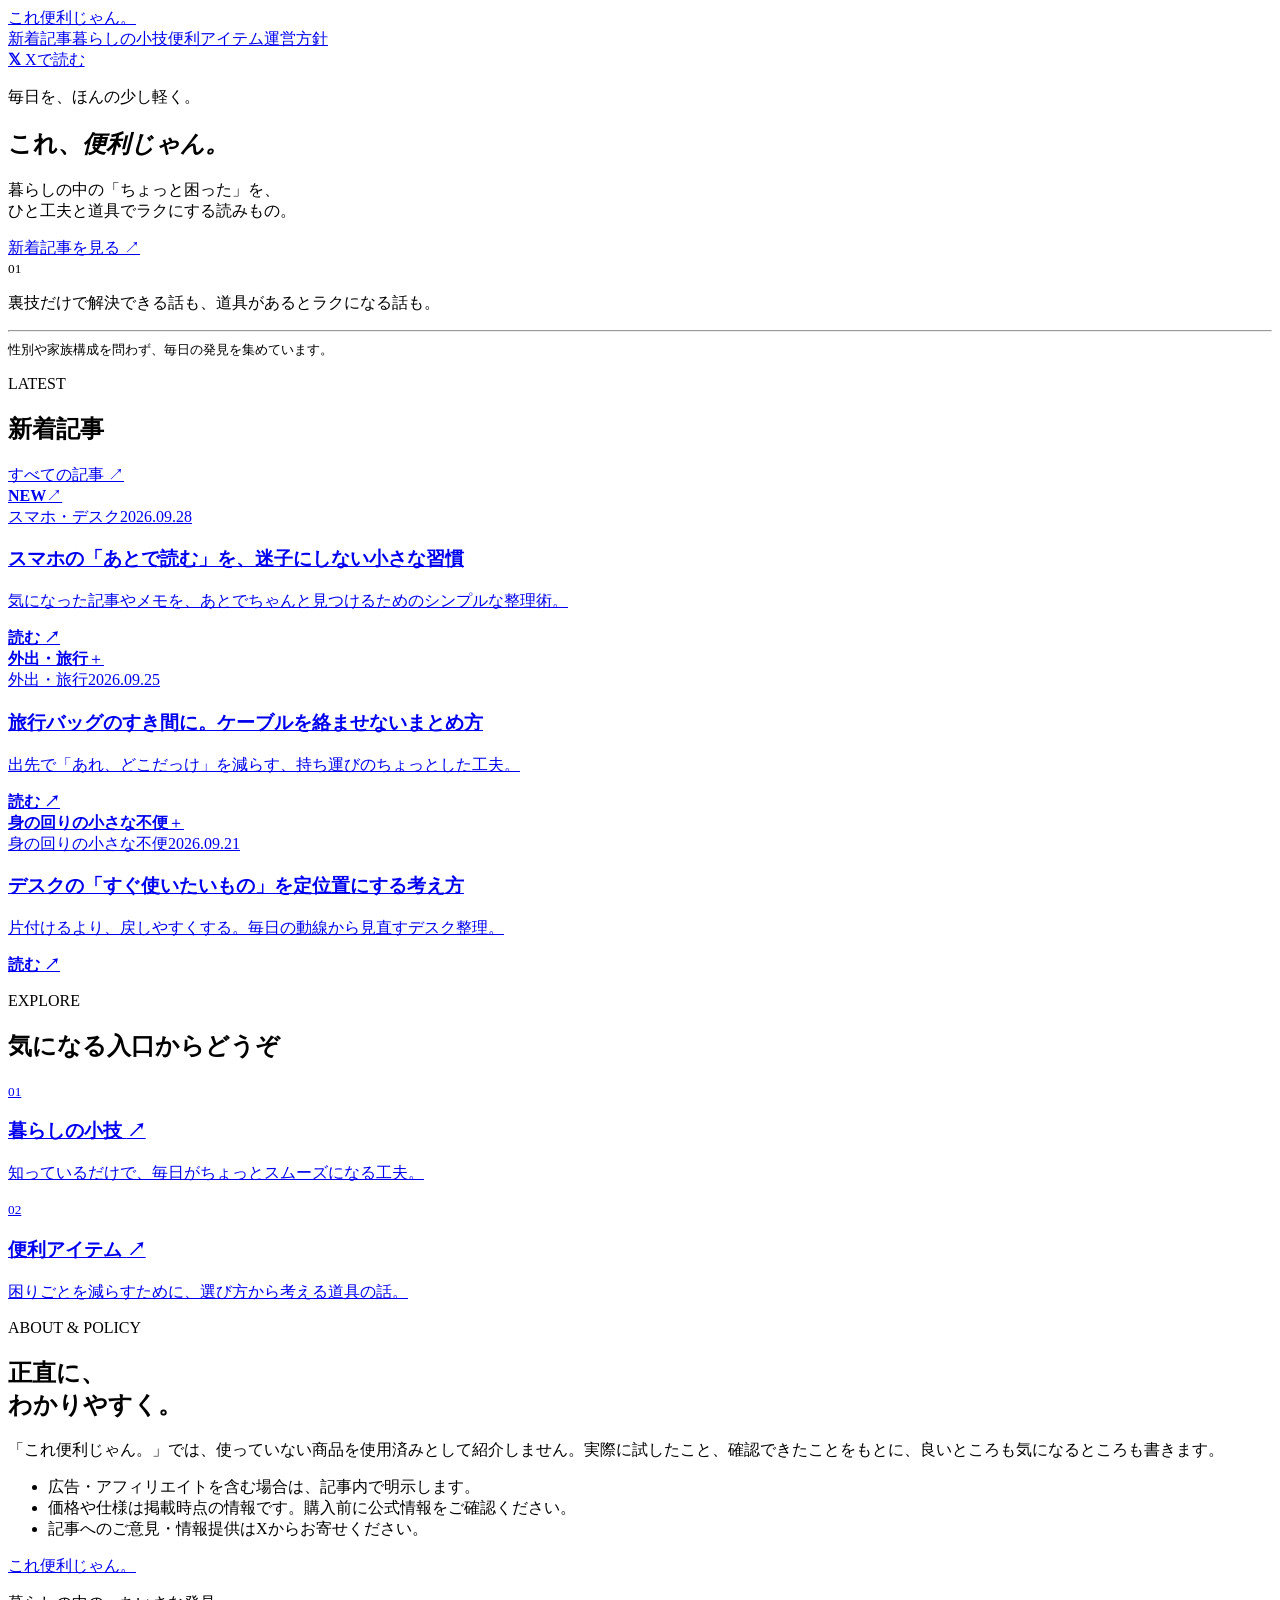
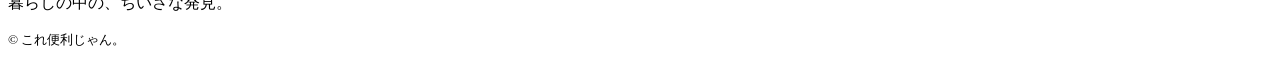
==== index.html @ 87b34409 "Add initial HTML structure for the websi" ====
<!doctype html>
<html lang="ja">
<head>
  <meta charset="utf-8">
  <meta name="viewport" content="width=device-width, initial-scale=1">
  <meta name="description" content="暮らしの中のちょっとした不便を、ひと工夫と道具でラクにする読みもの。">
  <title>これ便利じゃん。| 暮らしの小さな発見</title>
  <link rel="stylesheet" href="./style.css">
</head>
<body>
<header class="site-header"><div class="header-inner"><a class="logo" href="./">これ便利じゃん<span>。</span></a><nav><a href="#new">新着記事</a><a href="#tips">暮らしの小技</a><a href="#items">便利アイテム</a><a href="#about">運営方針</a></nav><a class="x-link" href="https://x.com/" target="_blank" rel="noreferrer"><b>𝕏</b> Xで読む</a></div></header>
<main>
<section class="intro"><div><p class="kicker">毎日を、ほんの少し軽く。</p><h1>これ、<em>便利じゃん。</em></h1><p class="lead">暮らしの中の「ちょっと困った」を、<br>ひと工夫と道具でラクにする読みもの。</p><a class="primary" href="#new">新着記事を見る <span>↗</span></a></div><aside><small>01</small><p>裏技だけで解決できる話も、道具があるとラクになる話も。</p><hr><small>性別や家族構成を問わず、毎日の発見を集めています。</small></aside></section>
<section class="section" id="new"><div class="section-head"><div><p class="eyebrow">LATEST</p><h2>新着記事</h2></div><a href="#new">すべての記事 ↗</a></div><div class="articles"><a class="article featured" href="./articles/phone-read-later/"><div class="visual mint"><b>NEW</b><span>↗</span></div><div class="article-body"><div class="meta"><span>スマホ・デスク</span><time>2026.09.28</time></div><h3>スマホの「あとで読む」を、迷子にしない小さな習慣</h3><p>気になった記事やメモを、あとでちゃんと見つけるためのシンプルな整理術。</p><strong>読む ↗</strong></div></a><div class="side"><a class="article" href="#tips"><div class="visual yellow"><b>外出・旅行</b><span>＋</span></div><div class="article-body"><div class="meta"><span>外出・旅行</span><time>2026.09.25</time></div><h3>旅行バッグのすき間に。ケーブルを絡ませないまとめ方</h3><p>出先で「あれ、どこだっけ」を減らす、持ち運びのちょっとした工夫。</p><strong>読む ↗</strong></div></a><a class="article" href="#tips"><div class="visual blue"><b>身の回りの小さな不便</b><span>＋</span></div><div class="article-body"><div class="meta"><span>身の回りの小さな不便</span><time>2026.09.21</time></div><h3>デスクの「すぐ使いたいもの」を定位置にする考え方</h3><p>片付けるより、戻しやすくする。毎日の動線から見直すデスク整理。</p><strong>読む ↗</strong></div></a></div></div></section>
<section class="section" id="tips"><div class="section-head"><div><p class="eyebrow">EXPLORE</p><h2>気になる入口からどうぞ</h2></div></div><div class="entries"><a href="#tips"><small>01</small><h3>暮らしの小技 <span>↗</span></h3><p>知っているだけで、毎日がちょっとスムーズになる工夫。</p></a><a id="items" href="#items"><small>02</small><h3>便利アイテム <span>↗</span></h3><p>困りごとを減らすために、選び方から考える道具の話。</p></a></div></section>
<section class="policy" id="about"><div><p class="eyebrow">ABOUT & POLICY</p><h2>正直に、<br>わかりやすく。</h2></div><div><p>「これ便利じゃん。」では、使っていない商品を使用済みとして紹介しません。実際に試したこと、確認できたことをもとに、良いところも気になるところも書きます。</p><ul><li>広告・アフィリエイトを含む場合は、記事内で明示します。</li><li>価格や仕様は掲載時点の情報です。購入前に公式情報をご確認ください。</li><li>記事へのご意見・情報提供はXからお寄せください。</li></ul></div></section>
</main><footer><a class="logo" href="./">これ便利じゃん<span>。</span></a><p>暮らしの中の、ちいさな発見。</p><small>© これ便利じゃん。</small></footer>
</body></html>
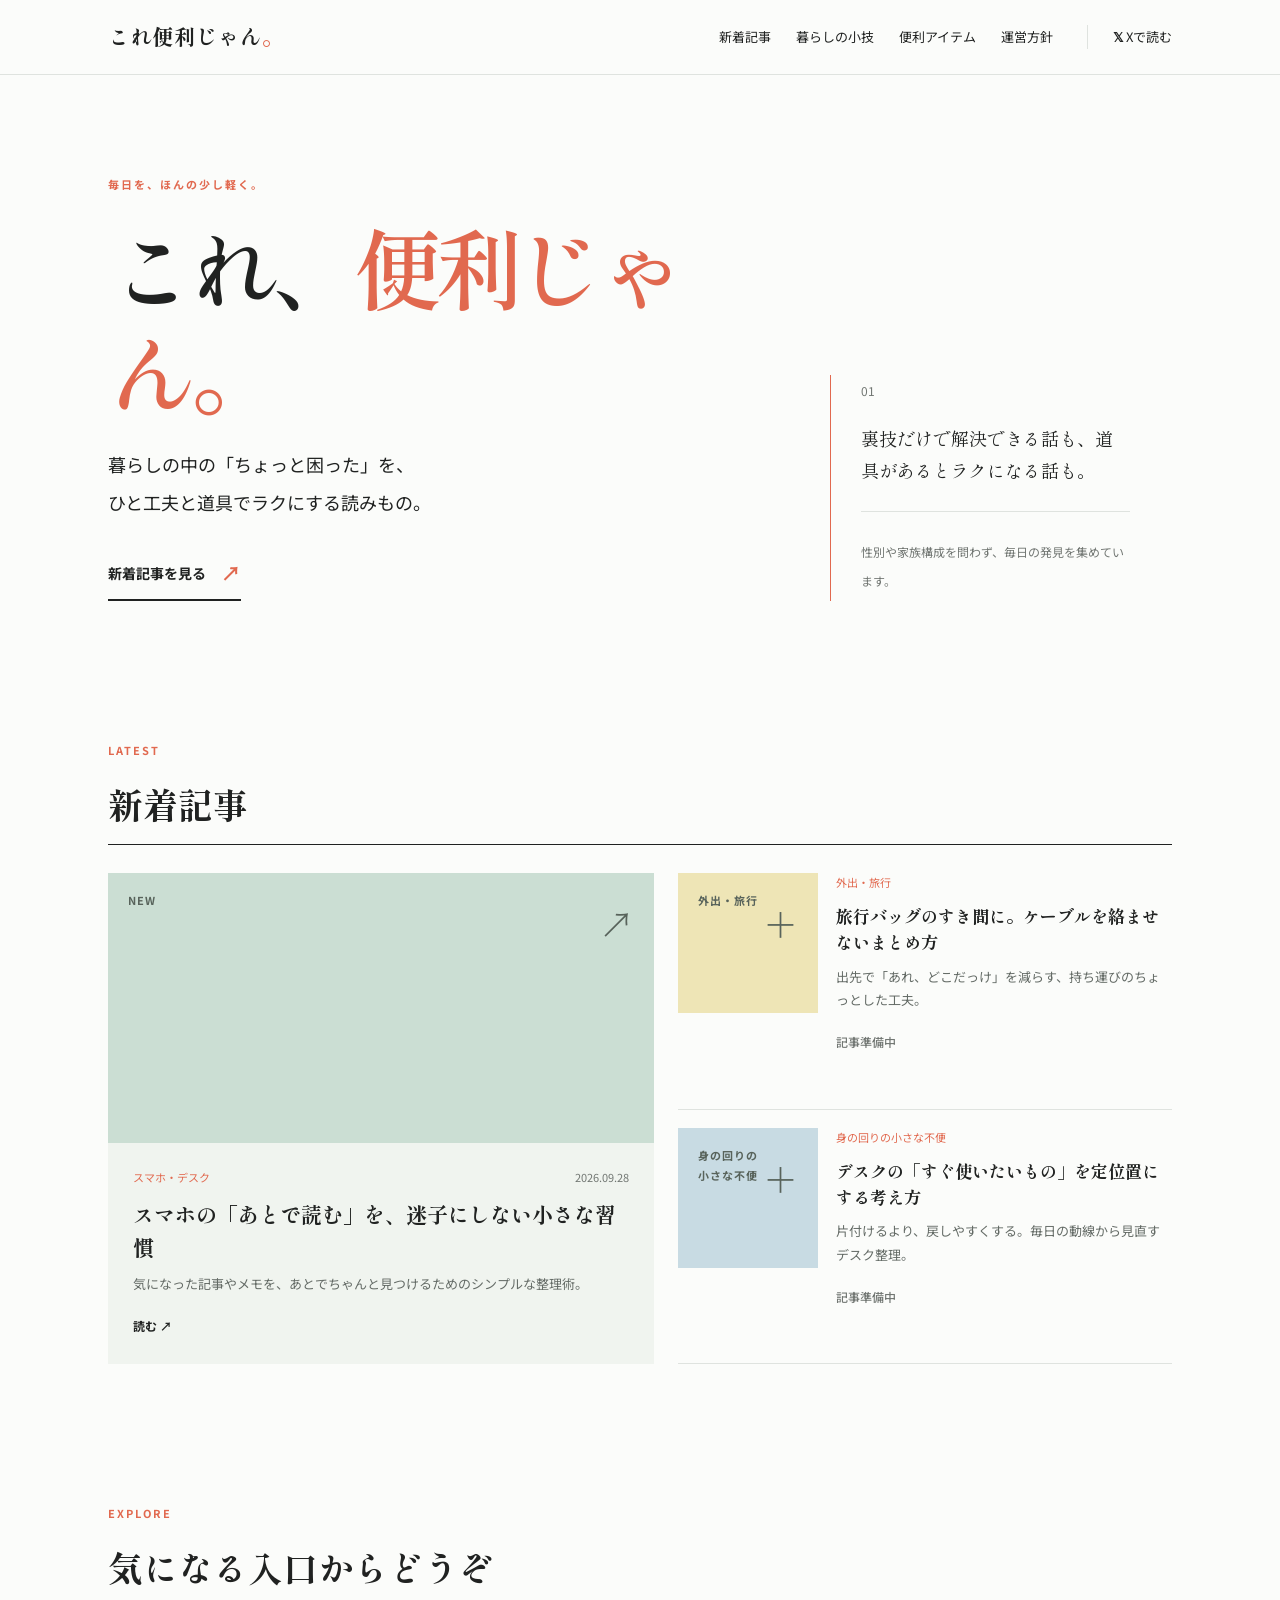
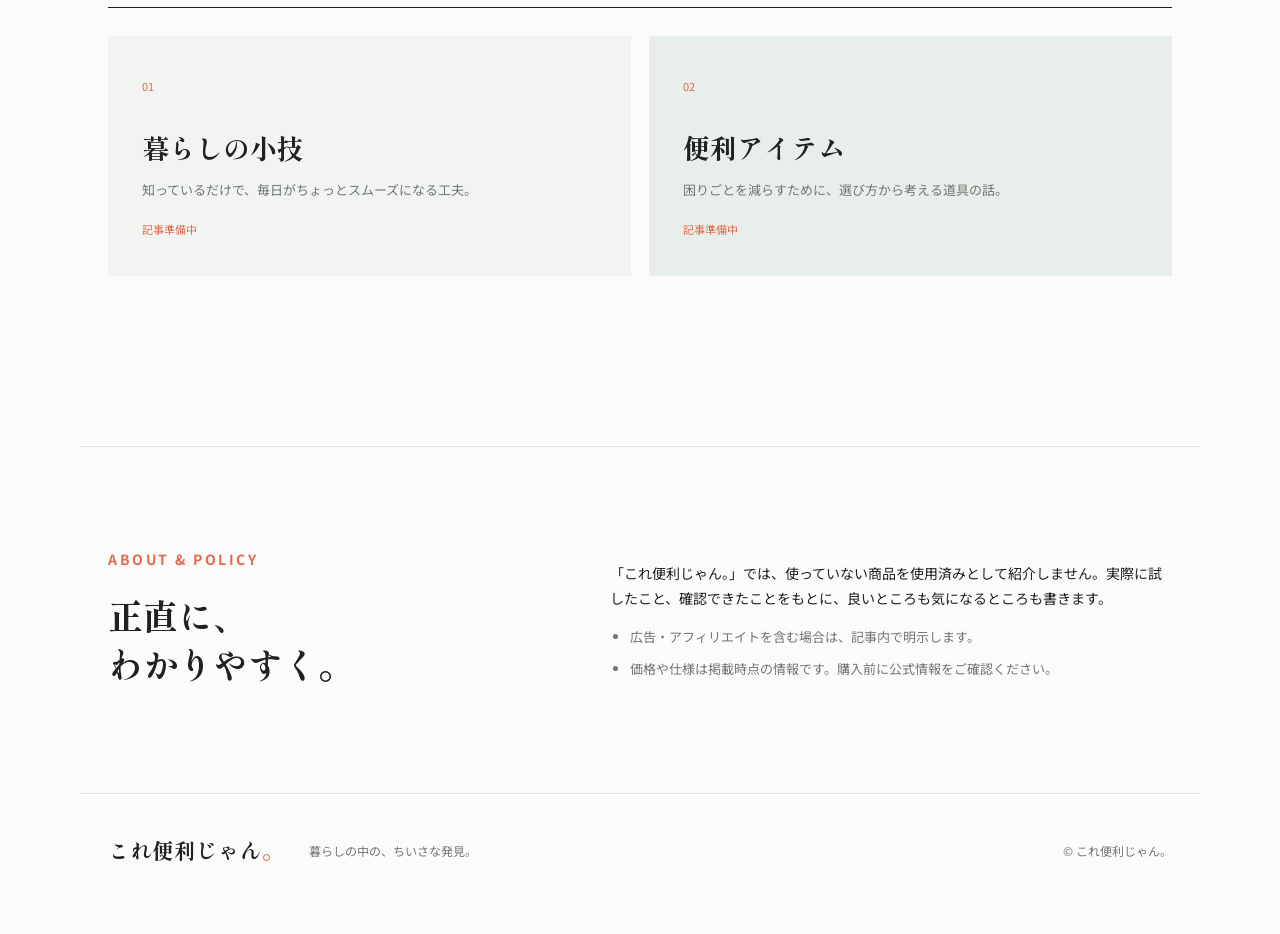
==== commit b12ca8db: "Add files via upload" ====
--- a/index.html
+++ b/index.html
@@ -8,11 +8,11 @@
   <link rel="stylesheet" href="./style.css">
 </head>
 <body>
-<header class="site-header"><div class="header-inner"><a class="logo" href="./">これ便利じゃん<span>。</span></a><nav><a href="#new">新着記事</a><a href="#tips">暮らしの小技</a><a href="#items">便利アイテム</a><a href="#about">運営方針</a></nav><a class="x-link" href="https://x.com/" target="_blank" rel="noreferrer"><b>𝕏</b> Xで読む</a></div></header>
+<header class="site-header"><div class="header-inner"><a class="logo" href="./">これ便利じゃん<span>。</span></a><nav><a href="#new">新着記事</a><a href="#tips">暮らしの小技</a><a href="#items">便利アイテム</a><a href="#about">運営方針</a></nav><a class="x-link" href="https://x.com/SG3wuEgN3fQJinp" target="_blank" rel="noopener noreferrer"><b>𝕏</b> Xで読む</a></div></header>
 <main>
 <section class="intro"><div><p class="kicker">毎日を、ほんの少し軽く。</p><h1>これ、<em>便利じゃん。</em></h1><p class="lead">暮らしの中の「ちょっと困った」を、<br>ひと工夫と道具でラクにする読みもの。</p><a class="primary" href="#new">新着記事を見る <span>↗</span></a></div><aside><small>01</small><p>裏技だけで解決できる話も、道具があるとラクになる話も。</p><hr><small>性別や家族構成を問わず、毎日の発見を集めています。</small></aside></section>
-<section class="section" id="new"><div class="section-head"><div><p class="eyebrow">LATEST</p><h2>新着記事</h2></div><a href="#new">すべての記事 ↗</a></div><div class="articles"><a class="article featured" href="./articles/phone-read-later/"><div class="visual mint"><b>NEW</b><span>↗</span></div><div class="article-body"><div class="meta"><span>スマホ・デスク</span><time>2026.09.28</time></div><h3>スマホの「あとで読む」を、迷子にしない小さな習慣</h3><p>気になった記事やメモを、あとでちゃんと見つけるためのシンプルな整理術。</p><strong>読む ↗</strong></div></a><div class="side"><a class="article" href="#tips"><div class="visual yellow"><b>外出・旅行</b><span>＋</span></div><div class="article-body"><div class="meta"><span>外出・旅行</span><time>2026.09.25</time></div><h3>旅行バッグのすき間に。ケーブルを絡ませないまとめ方</h3><p>出先で「あれ、どこだっけ」を減らす、持ち運びのちょっとした工夫。</p><strong>読む ↗</strong></div></a><a class="article" href="#tips"><div class="visual blue"><b>身の回りの小さな不便</b><span>＋</span></div><div class="article-body"><div class="meta"><span>身の回りの小さな不便</span><time>2026.09.21</time></div><h3>デスクの「すぐ使いたいもの」を定位置にする考え方</h3><p>片付けるより、戻しやすくする。毎日の動線から見直すデスク整理。</p><strong>読む ↗</strong></div></a></div></div></section>
-<section class="section" id="tips"><div class="section-head"><div><p class="eyebrow">EXPLORE</p><h2>気になる入口からどうぞ</h2></div></div><div class="entries"><a href="#tips"><small>01</small><h3>暮らしの小技 <span>↗</span></h3><p>知っているだけで、毎日がちょっとスムーズになる工夫。</p></a><a id="items" href="#items"><small>02</small><h3>便利アイテム <span>↗</span></h3><p>困りごとを減らすために、選び方から考える道具の話。</p></a></div></section>
-<section class="policy" id="about"><div><p class="eyebrow">ABOUT & POLICY</p><h2>正直に、<br>わかりやすく。</h2></div><div><p>「これ便利じゃん。」では、使っていない商品を使用済みとして紹介しません。実際に試したこと、確認できたことをもとに、良いところも気になるところも書きます。</p><ul><li>広告・アフィリエイトを含む場合は、記事内で明示します。</li><li>価格や仕様は掲載時点の情報です。購入前に公式情報をご確認ください。</li><li>記事へのご意見・情報提供はXからお寄せください。</li></ul></div></section>
+<section class="section" id="new"><div class="section-head"><div><p class="eyebrow">LATEST</p><h2>新着記事</h2></div></div><div class="articles"><a class="article featured" href="./articles/phone-read-later/"><div class="visual mint"><b>NEW</b><span>↗</span></div><div class="article-body"><div class="meta"><span>スマホ・デスク</span><time>2026.09.28</time></div><h3>スマホの「あとで読む」を、迷子にしない小さな習慣</h3><p>気になった記事やメモを、あとでちゃんと見つけるためのシンプルな整理術。</p><strong>読む ↗</strong></div></a><div class="side"><div class="article preview"><div class="visual yellow"><b>外出・旅行</b><span>＋</span></div><div class="article-body"><div class="meta"><span>外出・旅行</span></div><h3>旅行バッグのすき間に。ケーブルを絡ませないまとめ方</h3><p>出先で「あれ、どこだっけ」を減らす、持ち運びのちょっとした工夫。</p><strong>記事準備中</strong></div></div><div class="article preview"><div class="visual blue"><b>身の回りの小さな不便</b><span>＋</span></div><div class="article-body"><div class="meta"><span>身の回りの小さな不便</span></div><h3>デスクの「すぐ使いたいもの」を定位置にする考え方</h3><p>片付けるより、戻しやすくする。毎日の動線から見直すデスク整理。</p><strong>記事準備中</strong></div></div></div></div></section>
+<section class="section" id="tips"><div class="section-head"><div><p class="eyebrow">EXPLORE</p><h2>気になる入口からどうぞ</h2></div></div><div class="entries"><div><small>01</small><h3>暮らしの小技</h3><p>知っているだけで、毎日がちょっとスムーズになる工夫。</p><small>記事準備中</small></div><div id="items"><small>02</small><h3>便利アイテム</h3><p>困りごとを減らすために、選び方から考える道具の話。</p><small>記事準備中</small></div></div></section>
+<section class="policy" id="about"><div><p class="eyebrow">ABOUT & POLICY</p><h2>正直に、<br>わかりやすく。</h2></div><div><p>「これ便利じゃん。」では、使っていない商品を使用済みとして紹介しません。実際に試したこと、確認できたことをもとに、良いところも気になるところも書きます。</p><ul><li>広告・アフィリエイトを含む場合は、記事内で明示します。</li><li>価格や仕様は掲載時点の情報です。購入前に公式情報をご確認ください。</li></ul></div></section>
 </main><footer><a class="logo" href="./">これ便利じゃん<span>。</span></a><p>暮らしの中の、ちいさな発見。</p><small>© これ便利じゃん。</small></footer>
 </body></html>
--- a/style.css
+++ b/style.css
@@ -0,0 +1,5 @@
+@import url('https://fonts.googleapis.com/css2?family=Noto+Sans+JP:wght@400;500;700;800&family=Shippori+Mincho:wght@500;600;700&display=swap');
+:root{--ink:#202221;--muted:#727773;--line:#dfe3df;--accent:#e1694f;--paper:#fbfcfa;--soft:#f1f4f0}*{box-sizing:border-box}html{scroll-behavior:smooth}body{margin:0;background:var(--paper);color:var(--ink);font-family:'Noto Sans JP',sans-serif;line-height:1.8}a{color:inherit;text-decoration:none}.site-header{border-bottom:1px solid var(--line);background:rgba(251,252,250,.95);position:sticky;top:0;z-index:2}.header-inner{max-width:1120px;margin:auto;padding:18px 28px;display:flex;align-items:center;gap:34px}.logo{font-family:'Shippori Mincho',serif;font-weight:700;font-size:21px;letter-spacing:.05em;white-space:nowrap}.logo span,em{color:var(--accent);font-style:normal}nav{display:flex;gap:25px;font-size:13px;margin-left:auto}nav a:hover,.x-link:hover,.section-head>a:hover{color:var(--accent)}.x-link{font-size:13px;border-left:1px solid var(--line);padding-left:25px}.intro,.section,.policy{max-width:1120px;margin:auto;padding:100px 28px}.intro{display:grid;grid-template-columns:1.5fr .8fr;gap:80px;align-items:end;min-height:520px}.kicker,.eyebrow{font-size:11px;letter-spacing:.18em;font-weight:700;color:var(--accent);margin:0 0 18px}.intro h1{font-family:'Shippori Mincho',serif;font-size:clamp(48px,7vw,88px);line-height:1.2;letter-spacing:-.07em;margin:0 0 22px;font-weight:600}.lead{font-size:18px;line-height:2.1;margin:0 0 34px}.primary{display:inline-flex;gap:15px;align-items:center;font-size:14px;font-weight:700;border-bottom:2px solid var(--ink);padding-bottom:8px}.primary span{color:var(--accent);font-size:20px}.intro aside{border-left:1px solid var(--accent);padding:0 0 8px 30px;max-width:300px}.intro aside small{color:var(--muted);font-size:12px}.intro aside p{font-family:'Shippori Mincho',serif;font-size:18px;line-height:1.8}.intro aside hr{border:0;border-top:1px solid var(--line);margin:24px 0}.section{padding-top:40px}.section-head{display:flex;justify-content:space-between;align-items:end;border-bottom:1px solid var(--ink);padding-bottom:16px;margin-bottom:28px}.section-head h2,.policy h2{font-family:'Shippori Mincho',serif;font-size:35px;line-height:1.4;margin:0}.section-head>a{font-size:12px}.articles{display:grid;grid-template-columns:1.05fr .95fr;gap:24px}.article{display:block}.article:hover h3{color:var(--accent)}.featured{background:#f0f4ef}.visual{height:170px;padding:18px 20px;display:flex;justify-content:space-between;align-items:flex-start;color:#58635b}.featured .visual{height:270px}.visual span{font-size:35px;font-weight:300}.visual b{font-size:11px;letter-spacing:.08em}.mint{background:#cbded3}.yellow{background:#eee5b6}.blue{background:#c8dbe3}.article-body{padding:20px 2px}.featured .article-body{padding:25px}.meta{display:flex;justify-content:space-between;color:var(--muted);font-size:11px;margin-bottom:10px}.meta span{color:var(--accent)}h3{font-family:'Shippori Mincho',serif;font-size:21px;line-height:1.55;margin:0 0 9px}.article p{font-size:13px;color:#646b66;line-height:1.8;margin:0 0 15px}.article strong{font-size:12px}.side{display:grid;gap:18px}.side .article{display:grid;grid-template-columns:140px 1fr;gap:18px;border-bottom:1px solid var(--line)}.side .visual{height:140px}.side .article-body{padding:0}.side h3{font-size:17px}.entries{display:grid;grid-template-columns:1fr 1fr;gap:18px}.entries a{padding:34px;background:var(--soft);min-height:200px;transition:transform .2s}.entries a:last-child{background:#e8eee9}.entries a:hover{transform:translateY(-4px)}.entries small{color:var(--accent);font-size:11px}.entries h3{font-size:27px;margin-top:28px}.entries h3 span{float:right;color:var(--accent);font-family:inherit}.entries p{font-size:13px;color:var(--muted);margin:0}.policy{display:grid;grid-template-columns:.75fr 1fr;gap:80px;border-top:1px solid var(--line);margin-top:70px}.policy p{font-size:14px}.policy ul{padding-left:20px;font-size:13px;color:var(--muted)}.policy li{margin:8px 0}footer{border-top:1px solid var(--line);max-width:1120px;margin:0 auto;padding:34px 28px 60px;display:flex;align-items:center;gap:25px}footer p,footer small{font-size:12px;color:var(--muted)}footer small{margin-left:auto}@media(max-width:700px){.header-inner{padding:15px 18px}nav{display:none}.x-link{margin-left:auto;border:0;padding:0;font-size:12px}.intro,.section,.policy{padding:65px 20px}.intro{display:block;min-height:auto}.intro aside{margin-top:70px}.intro h1{font-size:52px}.lead{font-size:15px}.section-head h2{font-size:28px}.articles{display:block}.featured{margin-bottom:24px}.featured .visual{height:190px}.side{gap:0}.side .article{padding:18px 0}.entries{display:block}.entries a{display:block;margin-bottom:12px;min-height:175px}.policy{display:block;margin-top:30px}.policy h2{margin-bottom:30px}footer{padding:30px 20px;display:block}footer p{margin:8px 0}footer small{display:block;margin-top:20px}}
+.article-page{max-width:760px;margin:auto;padding:70px 28px 110px}.back{display:inline-block;font-size:13px;color:var(--muted);margin-bottom:55px}.back:hover{color:var(--accent)}.article-page>.meta{font-size:12px}.article-page h1{font-family:'Shippori Mincho',serif;font-size:clamp(36px,6vw,62px);line-height:1.45;letter-spacing:-.06em;margin:18px 0}.article-page h1 em{font-style:normal;color:var(--accent)}.article-lead{font-size:17px;color:var(--muted);margin:0 0 42px}.article-visual{height:300px;display:flex;justify-content:flex-end;align-items:flex-start;padding:24px;margin-bottom:55px}.article-visual span{font-size:60px;color:#58635b}.article-content{font-size:16px;line-height:2.25}.article-content p{margin:0 0 34px}.article-content h2{font-family:'Shippori Mincho',serif;font-size:28px;line-height:1.5;margin:55px 0 18px;padding-left:18px;border-left:3px solid var(--accent)}.article-note{background:var(--soft);padding:24px 28px;margin-top:55px}.article-note p{margin:8px 0 0}.article-note b{font-size:13px;color:var(--accent)}@media(prefers-reduced-motion:reduce){html{scroll-behavior:auto}.entries a{transition:none}}
+
+.entries>div{padding:34px;background:var(--soft);min-height:200px}.entries>div:last-child{background:#e8eee9}.entries>div h3{font-size:27px;margin-top:28px}.entries>div p{font-size:13px;color:var(--muted);margin:0 0 12px}.entries>div small{color:var(--accent);font-size:11px}.preview strong{color:var(--muted);font-weight:500}@media(max-width:700px){.entries>div{margin-bottom:12px;min-height:175px}}
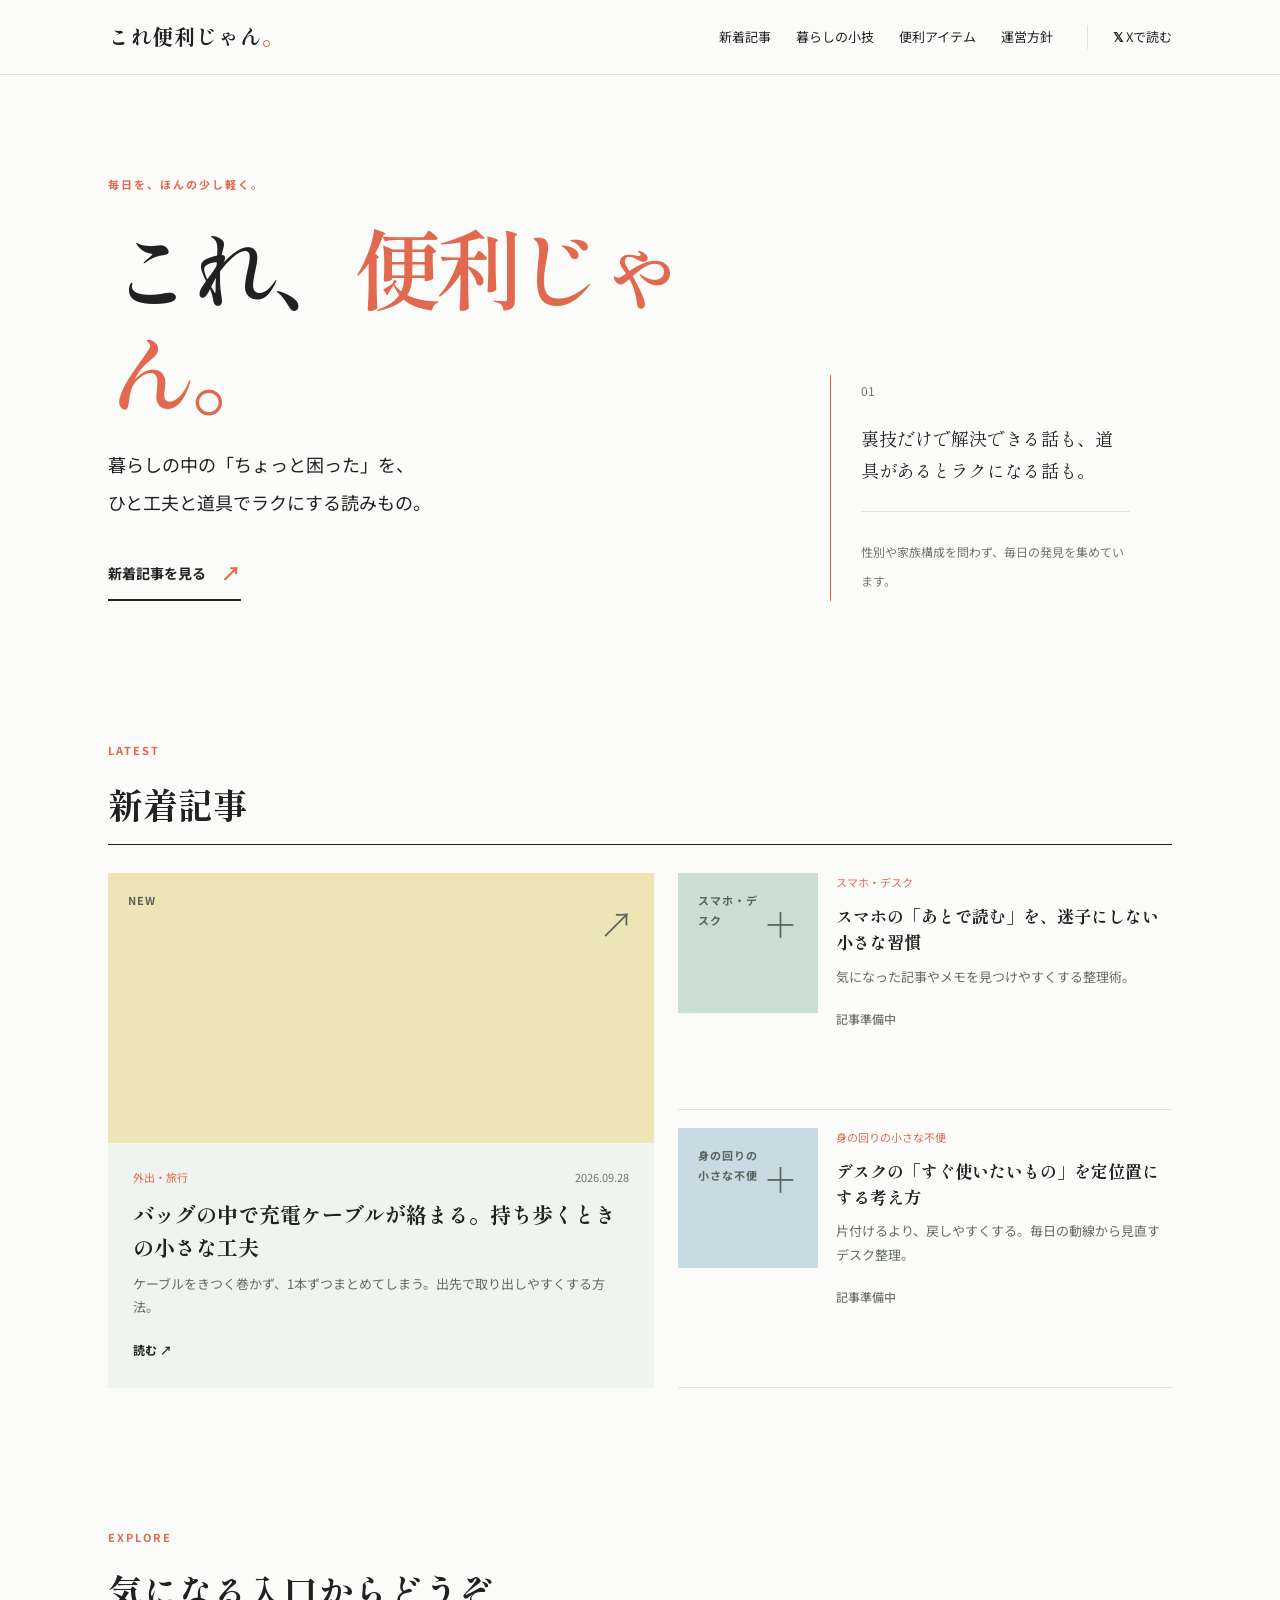
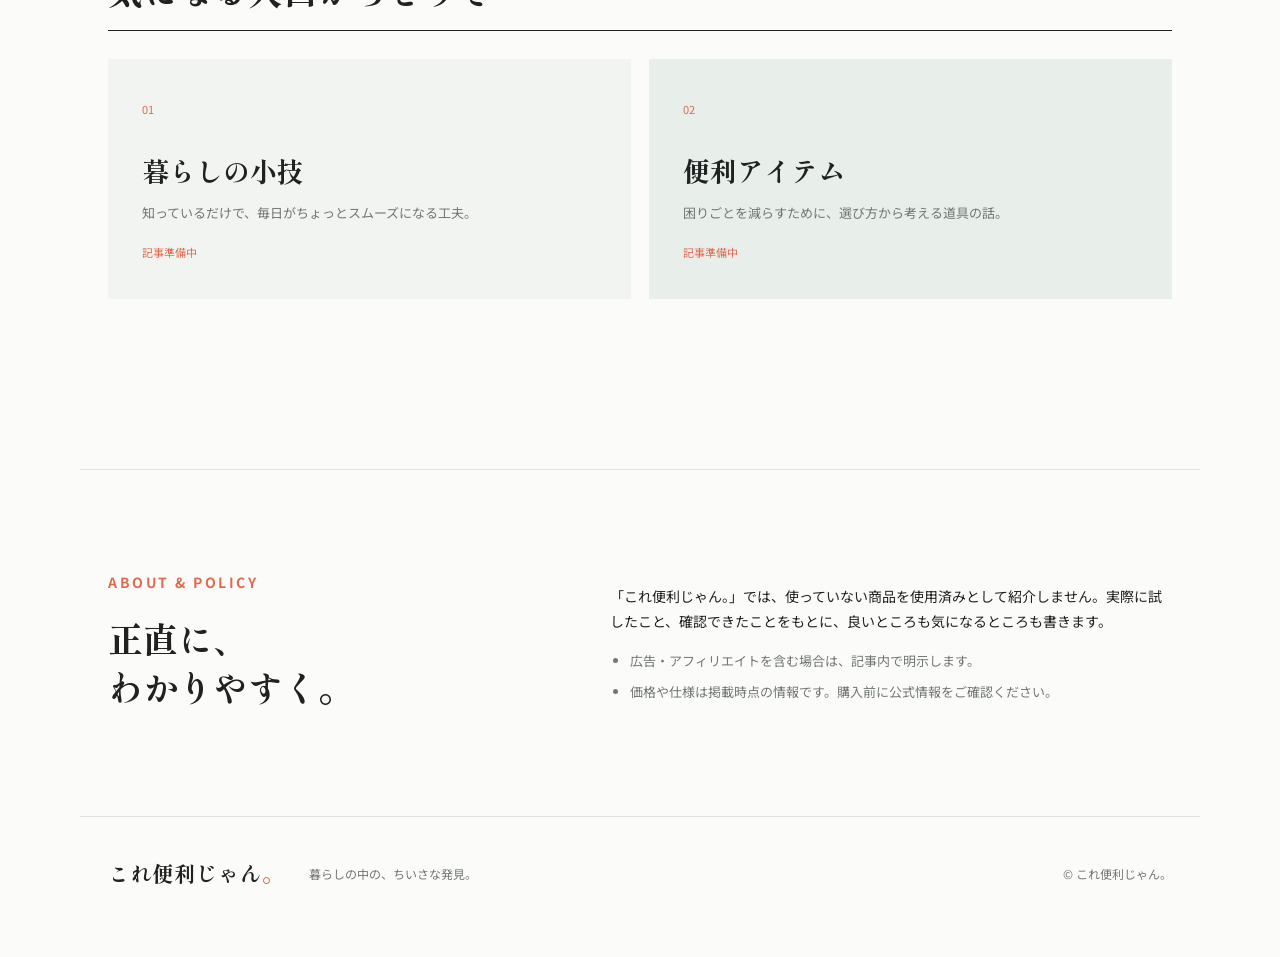
==== commit 56039723: "Add files via upload" ====
--- a/index.html
+++ b/index.html
@@ -11,7 +11,7 @@
 <header class="site-header"><div class="header-inner"><a class="logo" href="./">これ便利じゃん<span>。</span></a><nav><a href="#new">新着記事</a><a href="#tips">暮らしの小技</a><a href="#items">便利アイテム</a><a href="#about">運営方針</a></nav><a class="x-link" href="https://x.com/SG3wuEgN3fQJinp" target="_blank" rel="noopener noreferrer"><b>𝕏</b> Xで読む</a></div></header>
 <main>
 <section class="intro"><div><p class="kicker">毎日を、ほんの少し軽く。</p><h1>これ、<em>便利じゃん。</em></h1><p class="lead">暮らしの中の「ちょっと困った」を、<br>ひと工夫と道具でラクにする読みもの。</p><a class="primary" href="#new">新着記事を見る <span>↗</span></a></div><aside><small>01</small><p>裏技だけで解決できる話も、道具があるとラクになる話も。</p><hr><small>性別や家族構成を問わず、毎日の発見を集めています。</small></aside></section>
-<section class="section" id="new"><div class="section-head"><div><p class="eyebrow">LATEST</p><h2>新着記事</h2></div></div><div class="articles"><a class="article featured" href="./articles/phone-read-later/"><div class="visual mint"><b>NEW</b><span>↗</span></div><div class="article-body"><div class="meta"><span>スマホ・デスク</span><time>2026.09.28</time></div><h3>スマホの「あとで読む」を、迷子にしない小さな習慣</h3><p>気になった記事やメモを、あとでちゃんと見つけるためのシンプルな整理術。</p><strong>読む ↗</strong></div></a><div class="side"><div class="article preview"><div class="visual yellow"><b>外出・旅行</b><span>＋</span></div><div class="article-body"><div class="meta"><span>外出・旅行</span></div><h3>旅行バッグのすき間に。ケーブルを絡ませないまとめ方</h3><p>出先で「あれ、どこだっけ」を減らす、持ち運びのちょっとした工夫。</p><strong>記事準備中</strong></div></div><div class="article preview"><div class="visual blue"><b>身の回りの小さな不便</b><span>＋</span></div><div class="article-body"><div class="meta"><span>身の回りの小さな不便</span></div><h3>デスクの「すぐ使いたいもの」を定位置にする考え方</h3><p>片付けるより、戻しやすくする。毎日の動線から見直すデスク整理。</p><strong>記事準備中</strong></div></div></div></div></section>
+<section class="section" id="new"><div class="section-head"><div><p class="eyebrow">LATEST</p><h2>新着記事</h2></div></div><div class="articles"><a class="article featured" href="./articles/cable-carry/"><div class="visual yellow"><b>NEW</b><span>↗</span></div><div class="article-body"><div class="meta"><span>外出・旅行</span><time datetime="2026-09-28">2026.09.28</time></div><h3>バッグの中で充電ケーブルが絡まる。持ち歩くときの小さな工夫</h3><p>ケーブルをきつく巻かず、1本ずつまとめてしまう。出先で取り出しやすくする方法。</p><strong>読む ↗</strong></div></a><div class="side"><div class="article preview"><div class="visual mint"><b>スマホ・デスク</b><span>＋</span></div><div class="article-body"><div class="meta"><span>スマホ・デスク</span></div><h3>スマホの「あとで読む」を、迷子にしない小さな習慣</h3><p>気になった記事やメモを見つけやすくする整理術。</p><strong>記事準備中</strong></div></div><div class="article preview"><div class="visual blue"><b>身の回りの小さな不便</b><span>＋</span></div><div class="article-body"><div class="meta"><span>身の回りの小さな不便</span></div><h3>デスクの「すぐ使いたいもの」を定位置にする考え方</h3><p>片付けるより、戻しやすくする。毎日の動線から見直すデスク整理。</p><strong>記事準備中</strong></div></div></div></div></section>
 <section class="section" id="tips"><div class="section-head"><div><p class="eyebrow">EXPLORE</p><h2>気になる入口からどうぞ</h2></div></div><div class="entries"><div><small>01</small><h3>暮らしの小技</h3><p>知っているだけで、毎日がちょっとスムーズになる工夫。</p><small>記事準備中</small></div><div id="items"><small>02</small><h3>便利アイテム</h3><p>困りごとを減らすために、選び方から考える道具の話。</p><small>記事準備中</small></div></div></section>
 <section class="policy" id="about"><div><p class="eyebrow">ABOUT & POLICY</p><h2>正直に、<br>わかりやすく。</h2></div><div><p>「これ便利じゃん。」では、使っていない商品を使用済みとして紹介しません。実際に試したこと、確認できたことをもとに、良いところも気になるところも書きます。</p><ul><li>広告・アフィリエイトを含む場合は、記事内で明示します。</li><li>価格や仕様は掲載時点の情報です。購入前に公式情報をご確認ください。</li></ul></div></section>
 </main><footer><a class="logo" href="./">これ便利じゃん<span>。</span></a><p>暮らしの中の、ちいさな発見。</p><small>© これ便利じゃん。</small></footer>
